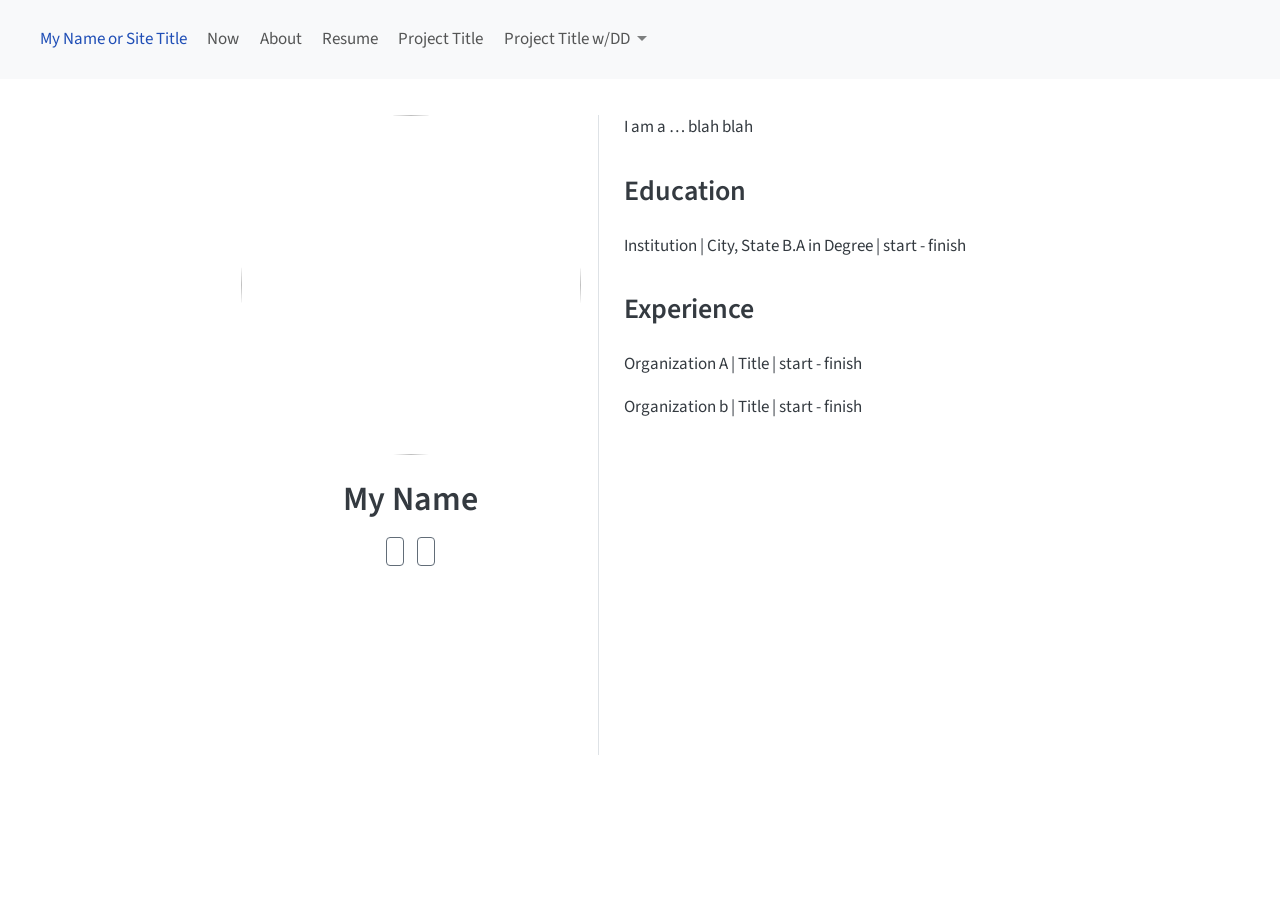
==== docs/index.html @ c4aeb4fb "Add Scorecard pull and cleaning scripts" ====
<!DOCTYPE html>
<html xmlns="http://www.w3.org/1999/xhtml" lang="en" xml:lang="en"><head>

<meta charset="utf-8">
<meta name="generator" content="quarto-1.9.38">

<meta name="viewport" content="width=device-width, initial-scale=1.0, user-scalable=yes">


<title>My Name</title>
<style>
/* Default styles provided by pandoc.
** See https://pandoc.org/MANUAL.html#variables-for-html for config info.
*/
code{white-space: pre-wrap;}
span.smallcaps{font-variant: small-caps;}
div.columns{display: flex; gap: min(4vw, 1.5em);}
div.column{flex: auto; overflow-x: auto;}
div.hanging-indent{margin-left: 1.5em; text-indent: -1.5em;}
ul.task-list{list-style: none;}
ul.task-list li input[type="checkbox"] {
  width: 0.8em;
  margin: 0 0.8em 0.2em -1em; /* quarto-specific, see https://github.com/quarto-dev/quarto-cli/issues/4556 */ 
  vertical-align: middle;
}
</style>


<script src="site_libs/quarto-nav/quarto-nav.js"></script>
<script src="site_libs/quarto-nav/headroom.min.js"></script>
<script src="site_libs/clipboard/clipboard.min.js"></script>
<script src="site_libs/quarto-search/autocomplete.umd.js"></script>
<script src="site_libs/quarto-search/fuse.min.js"></script>
<script src="site_libs/quarto-search/quarto-search.js"></script>
<meta name="quarto:offset" content="./">
<script src="site_libs/quarto-html/quarto.js" type="module"></script>
<script src="site_libs/quarto-html/tabsets/tabsets.js" type="module"></script>
<script src="site_libs/quarto-html/popper.min.js"></script>
<script src="site_libs/quarto-html/tippy.umd.min.js"></script>
<link href="site_libs/quarto-html/tippy.css" rel="stylesheet">
<link href="site_libs/quarto-html/quarto-syntax-highlighting-15634bcf2e68342d4ad2dfa704d543f6.css" rel="stylesheet" id="quarto-text-highlighting-styles">
<script src="site_libs/bootstrap/bootstrap.min.js"></script>
<link href="site_libs/bootstrap/bootstrap-icons.css" rel="stylesheet">
<link href="site_libs/bootstrap/bootstrap-1eef4d9d98f063e6f10a0853f97cbca5.min.css" rel="stylesheet" append-hash="true" id="quarto-bootstrap" data-mode="light">
<script id="quarto-search-options" type="application/json">{
  "location": "navbar",
  "copy-button": false,
  "collapse-after": 3,
  "panel-placement": "end",
  "type": "overlay",
  "limit": 50,
  "keyboard-shortcut": [
    "f",
    "/",
    "s"
  ],
  "show-item-context": false,
  "language": {
    "search-no-results-text": "No results",
    "search-matching-documents-text": "matching documents",
    "search-copy-link-title": "Copy link to search",
    "search-hide-matches-text": "Hide additional matches",
    "search-more-match-text": "more match in this document",
    "search-more-matches-text": "more matches in this document",
    "search-clear-button-title": "Clear",
    "search-text-placeholder": "",
    "search-detached-cancel-button-title": "Cancel",
    "search-submit-button-title": "Submit",
    "search-label": "Search"
  }
}</script>


</head>

<body class="nav-fixed fullcontent quarto-light">

<div id="quarto-search-results"></div>
  <header id="quarto-header" class="headroom fixed-top">
    <nav class="navbar navbar-expand-lg " data-bs-theme="dark">
      <div class="navbar-container container-fluid">
            <div id="quarto-search" class="" title="Search"></div>
          <button class="navbar-toggler" type="button" data-bs-toggle="collapse" data-bs-target="#navbarCollapse" aria-controls="navbarCollapse" role="menu" aria-expanded="false" aria-label="Toggle navigation" onclick="if (window.quartoToggleHeadroom) { window.quartoToggleHeadroom(); }">
  <span class="navbar-toggler-icon"></span>
</button>
          <div class="collapse navbar-collapse" id="navbarCollapse">
            <ul class="navbar-nav navbar-nav-scroll me-auto">
  <li class="nav-item">
    <a class="nav-link active" href="./index.html" aria-current="page"> 
<span class="menu-text">My Name or Site Title</span></a>
  </li>  
  <li class="nav-item">
    <a class="nav-link" href="./now.html"> 
<span class="menu-text">Now</span></a>
  </li>  
  <li class="nav-item">
    <a class="nav-link" href="./about.html"> 
<span class="menu-text">About</span></a>
  </li>  
  <li class="nav-item">
    <a class="nav-link" href="./files/resume.pdf"> 
<span class="menu-text">Resume</span></a>
  </li>  
  <li class="nav-item">
    <a class="nav-link" href="./pages/project/index.html"> 
<span class="menu-text">Project Title</span></a>
  </li>  
  <li class="nav-item dropdown ">
    <a class="nav-link dropdown-toggle" href="#" id="nav-menu-project-title-wdd" role="link" data-bs-toggle="dropdown" aria-expanded="false">
 <span class="menu-text">Project Title w/DD</span>
    </a>
    <ul class="dropdown-menu" aria-labelledby="nav-menu-project-title-wdd">    
        <li>
    <a class="dropdown-item" href="./pages/project/page01.html">
 <span class="dropdown-text">This is the pages/project/page01.qmd title</span></a>
  </li>  
    </ul>
  </li>
</ul>
            <ul class="navbar-nav navbar-nav-scroll ms-auto">
  <li class="nav-item compact">
    <a class="nav-link" href="https://mygithub.com/"> <i class="bi bi-github" role="img">
</i> 
<span class="menu-text"></span></a>
  </li>  
  <li class="nav-item compact">
    <a class="nav-link" href="https://www.linkedin.com/school/claremont-mckenna-college/posts/?feedView=all"> <i class="bi bi-linkedin" role="img">
</i> 
<span class="menu-text"></span></a>
  </li>  
  <li class="nav-item compact">
    <a class="nav-link" href="https://x.com/CMCnews"> <i class="bi bi-twitter-x" role="img">
</i> 
<span class="menu-text"></span></a>
  </li>  
  <li class="nav-item compact">
    <a class="nav-link" href="https://bsky.app/profile/cmc.edu"> <i class="bi bi-bluesky" role="img">
</i> 
<span class="menu-text"></span></a>
  </li>  
</ul>
          </div> <!-- /navcollapse -->
            <div class="quarto-navbar-tools">
</div>
      </div> <!-- /container-fluid -->
    </nav>
</header>
<!-- content -->
<div id="quarto-content" class="quarto-container page-columns page-rows-contents page-layout-article page-navbar">
<!-- sidebar -->
<!-- margin-sidebar -->
    
<!-- main -->
<div class="quarto-about-trestles">
  <div class="about-entity">
    <img src="files/profile-pic.jpg" class="about-image
  round " style="height: 20em; width: 20em;">
<header id="title-block-header" class="quarto-title-block default">
<div class="quarto-title">
<h1 class="title">My Name</h1>
</div>
<div class="quarto-title-meta">
  </div>
</header>
    <div class="about-links">
  <a href="https://www.linkedin.com/school/claremont-mckenna-college/posts/?feedView=all" class="about-link" rel="" target="">
    <i class="bi bi-linkedin"></i>
     <span class="about-link-text"></span>
  </a>
  <a href="https://x.com/CMCnews" class="about-link" rel="" target="">
    <i class="bi bi-twitter-x"></i>
     <span class="about-link-text"></span>
  </a>
</div>
  </div>
  <div class="about-contents"><main class="content" id="quarto-document-content">
<p>I am a … blah blah</p>
<section id="education" class="level2">
<h2 data-anchor-id="education">Education</h2>
<p>Institution | City, State B.A in Degree | start - finish</p>
</section>
<section id="experience" class="level2">
<h2 data-anchor-id="experience">Experience</h2>
<p>Organization A | Title | start - finish</p>
<p>Organization b | Title | start - finish</p>


</section>
</main></div>
</div>
 <!-- /main -->
<script id="quarto-html-after-body" type="application/javascript">
  window.document.addEventListener("DOMContentLoaded", function (event) {
    const isCodeAnnotation = (el) => {
      for (const clz of el.classList) {
        if (clz.startsWith('code-annotation-')) {                     
          return true;
        }
      }
      return false;
    }
    const onCopySuccess = function(e) {
      // button target
      const button = e.trigger;
      // don't keep focus
      button.blur();
      // flash "checked"
      button.classList.add('code-copy-button-checked');
      var currentTitle = button.getAttribute("title");
      button.setAttribute("title", "Copied!");
      let tooltip;
      if (window.bootstrap) {
        button.setAttribute("data-bs-toggle", "tooltip");
        button.setAttribute("data-bs-placement", "left");
        button.setAttribute("data-bs-title", "Copied!");
        tooltip = new bootstrap.Tooltip(button, 
          { trigger: "manual", 
            customClass: "code-copy-button-tooltip",
            offset: [0, -8]});
        tooltip.show();    
      }
      setTimeout(function() {
        if (tooltip) {
          tooltip.hide();
          button.removeAttribute("data-bs-title");
          button.removeAttribute("data-bs-toggle");
          button.removeAttribute("data-bs-placement");
        }
        button.setAttribute("title", currentTitle);
        button.classList.remove('code-copy-button-checked');
      }, 1000);
      // clear code selection
      e.clearSelection();
    }
    const getTextToCopy = function(trigger) {
      const outerScaffold = trigger.parentElement.cloneNode(true);
      const codeEl = outerScaffold.querySelector('code');
      for (const childEl of codeEl.children) {
        if (isCodeAnnotation(childEl)) {
          childEl.remove();
        }
      }
      return codeEl.innerText;
    }
    const clipboard = new window.ClipboardJS('.code-copy-button:not([data-in-quarto-modal])', {
      text: getTextToCopy
    });
    clipboard.on('success', onCopySuccess);
    if (window.document.getElementById('quarto-embedded-source-code-modal')) {
      const clipboardModal = new window.ClipboardJS('.code-copy-button[data-in-quarto-modal]', {
        text: getTextToCopy,
        container: window.document.getElementById('quarto-embedded-source-code-modal')
      });
      clipboardModal.on('success', onCopySuccess);
    }
      var localhostRegex = new RegExp(/^(?:http|https):\/\/localhost\:?[0-9]*\//);
      var mailtoRegex = new RegExp(/^mailto:/);
        var filterRegex = new RegExp('/' + window.location.host + '/');
      var isInternal = (href) => {
          return filterRegex.test(href) || localhostRegex.test(href) || mailtoRegex.test(href);
      }
      // Inspect non-navigation links and adorn them if external
     var links = window.document.querySelectorAll('a[href]:not(.nav-link):not(.navbar-brand):not(.toc-action):not(.sidebar-link):not(.sidebar-item-toggle):not(.pagination-link):not(.no-external):not([aria-hidden]):not(.dropdown-item):not(.quarto-navigation-tool):not(.about-link)');
      for (var i=0; i<links.length; i++) {
        const link = links[i];
        if (!isInternal(link.href)) {
          // undo the damage that might have been done by quarto-nav.js in the case of
          // links that we want to consider external
          if (link.dataset.originalHref !== undefined) {
            link.href = link.dataset.originalHref;
          }
        }
      }
    function tippyHover(el, contentFn, onTriggerFn, onUntriggerFn) {
      const config = {
        allowHTML: true,
        maxWidth: 500,
        delay: 100,
        arrow: false,
        appendTo: function(el) {
            return el.parentElement;
        },
        interactive: true,
        interactiveBorder: 10,
        theme: 'quarto',
        placement: 'bottom-start',
      };
      if (contentFn) {
        config.content = contentFn;
      }
      if (onTriggerFn) {
        config.onTrigger = onTriggerFn;
      }
      if (onUntriggerFn) {
        config.onUntrigger = onUntriggerFn;
      }
      window.tippy(el, config); 
    }
    const noterefs = window.document.querySelectorAll('a[role="doc-noteref"]');
    for (var i=0; i<noterefs.length; i++) {
      const ref = noterefs[i];
      tippyHover(ref, function() {
        // use id or data attribute instead here
        let href = ref.getAttribute('data-footnote-href') || ref.getAttribute('href');
        try { href = new URL(href).hash; } catch {}
        const id = href.replace(/^#\/?/, "");
        const note = window.document.getElementById(id);
        if (note) {
          return note.innerHTML;
        } else {
          return "";
        }
      });
    }
    const xrefs = window.document.querySelectorAll('a.quarto-xref');
    const processXRef = (id, note) => {
      // Strip column container classes
      const stripColumnClz = (el) => {
        el.classList.remove("page-full", "page-columns");
        if (el.children) {
          for (const child of el.children) {
            stripColumnClz(child);
          }
        }
      }
      stripColumnClz(note)
      if (id === null || id.startsWith('sec-')) {
        // Special case sections, only their first couple elements
        const container = document.createElement("div");
        if (note.children && note.children.length > 2) {
          container.appendChild(note.children[0].cloneNode(true));
          for (let i = 1; i < note.children.length; i++) {
            const child = note.children[i];
            if (child.tagName === "P" && child.innerText === "") {
              continue;
            } else {
              container.appendChild(child.cloneNode(true));
              break;
            }
          }
          if (window.Quarto?.typesetMath) {
            window.Quarto.typesetMath(container);
          }
          return container.innerHTML
        } else {
          if (window.Quarto?.typesetMath) {
            window.Quarto.typesetMath(note);
          }
          return note.innerHTML;
        }
      } else {
        // Remove any anchor links if they are present
        const anchorLink = note.querySelector('a.anchorjs-link');
        if (anchorLink) {
          anchorLink.remove();
        }
        if (window.Quarto?.typesetMath) {
          window.Quarto.typesetMath(note);
        }
        if (note.classList.contains("callout")) {
          return note.outerHTML;
        } else {
          return note.innerHTML;
        }
      }
    }
    for (var i=0; i<xrefs.length; i++) {
      const xref = xrefs[i];
      tippyHover(xref, undefined, function(instance) {
        instance.disable();
        let url = xref.getAttribute('href');
        let hash = undefined; 
        if (url.startsWith('#')) {
          hash = url;
        } else {
          try { hash = new URL(url).hash; } catch {}
        }
        if (hash) {
          const id = hash.replace(/^#\/?/, "");
          const note = window.document.getElementById(id);
          if (note !== null) {
            try {
              const html = processXRef(id, note.cloneNode(true));
              instance.setContent(html);
            } finally {
              instance.enable();
              instance.show();
            }
          } else {
            // See if we can fetch this
            fetch(url.split('#')[0])
            .then(res => res.text())
            .then(html => {
              const parser = new DOMParser();
              const htmlDoc = parser.parseFromString(html, "text/html");
              const note = htmlDoc.getElementById(id);
              if (note !== null) {
                const html = processXRef(id, note);
                instance.setContent(html);
              } 
            }).finally(() => {
              instance.enable();
              instance.show();
            });
          }
        } else {
          // See if we can fetch a full url (with no hash to target)
          // This is a special case and we should probably do some content thinning / targeting
          fetch(url)
          .then(res => res.text())
          .then(html => {
            const parser = new DOMParser();
            const htmlDoc = parser.parseFromString(html, "text/html");
            const note = htmlDoc.querySelector('main.content');
            if (note !== null) {
              // This should only happen for chapter cross references
              // (since there is no id in the URL)
              // remove the first header
              if (note.children.length > 0 && note.children[0].tagName === "HEADER") {
                note.children[0].remove();
              }
              const html = processXRef(null, note);
              instance.setContent(html);
            } 
          }).finally(() => {
            instance.enable();
            instance.show();
          });
        }
      }, function(instance) {
      });
    }
        let selectedAnnoteEl;
        const selectorForAnnotation = ( cell, annotation) => {
          let cellAttr = 'data-code-cell="' + cell + '"';
          let lineAttr = 'data-code-annotation="' +  annotation + '"';
          const selector = 'span[' + cellAttr + '][' + lineAttr + ']';
          return selector;
        }
        const selectCodeLines = (annoteEl) => {
          const doc = window.document;
          const targetCell = annoteEl.getAttribute("data-target-cell");
          const targetAnnotation = annoteEl.getAttribute("data-target-annotation");
          const annoteSpan = window.document.querySelector(selectorForAnnotation(targetCell, targetAnnotation));
          const lines = annoteSpan.getAttribute("data-code-lines").split(",");
          const lineIds = lines.map((line) => {
            return targetCell + "-" + line;
          })
          let top = null;
          let height = null;
          let parent = null;
          if (lineIds.length > 0) {
              //compute the position of the single el (top and bottom and make a div)
              const el = window.document.getElementById(lineIds[0]);
              top = el.offsetTop;
              height = el.offsetHeight;
              parent = el.parentElement.parentElement;
            if (lineIds.length > 1) {
              const lastEl = window.document.getElementById(lineIds[lineIds.length - 1]);
              const bottom = lastEl.offsetTop + lastEl.offsetHeight;
              height = bottom - top;
            }
            if (top !== null && height !== null && parent !== null) {
              // cook up a div (if necessary) and position it 
              let div = window.document.getElementById("code-annotation-line-highlight");
              if (div === null) {
                div = window.document.createElement("div");
                div.setAttribute("id", "code-annotation-line-highlight");
                div.style.position = 'absolute';
                parent.appendChild(div);
              }
              div.style.top = top - 2 + "px";
              div.style.height = height + 4 + "px";
              div.style.left = 0;
              let gutterDiv = window.document.getElementById("code-annotation-line-highlight-gutter");
              if (gutterDiv === null) {
                gutterDiv = window.document.createElement("div");
                gutterDiv.setAttribute("id", "code-annotation-line-highlight-gutter");
                gutterDiv.style.position = 'absolute';
                const codeCell = window.document.getElementById(targetCell);
                const gutter = codeCell.querySelector('.code-annotation-gutter');
                gutter.appendChild(gutterDiv);
              }
              gutterDiv.style.top = top - 2 + "px";
              gutterDiv.style.height = height + 4 + "px";
            }
            selectedAnnoteEl = annoteEl;
          }
        };
        const unselectCodeLines = () => {
          const elementsIds = ["code-annotation-line-highlight", "code-annotation-line-highlight-gutter"];
          elementsIds.forEach((elId) => {
            const div = window.document.getElementById(elId);
            if (div) {
              div.remove();
            }
          });
          selectedAnnoteEl = undefined;
        };
          // Handle positioning of the toggle
      window.addEventListener(
        "resize",
        throttle(() => {
          elRect = undefined;
          if (selectedAnnoteEl) {
            selectCodeLines(selectedAnnoteEl);
          }
        }, 10)
      );
      function throttle(fn, ms) {
      let throttle = false;
      let timer;
        return (...args) => {
          if(!throttle) { // first call gets through
              fn.apply(this, args);
              throttle = true;
          } else { // all the others get throttled
              if(timer) clearTimeout(timer); // cancel #2
              timer = setTimeout(() => {
                fn.apply(this, args);
                timer = throttle = false;
              }, ms);
          }
        };
      }
        // Attach click handler to the DT
        const annoteDls = window.document.querySelectorAll('dt[data-target-cell]');
        for (const annoteDlNode of annoteDls) {
          annoteDlNode.addEventListener('click', (event) => {
            const clickedEl = event.target;
            if (clickedEl !== selectedAnnoteEl) {
              unselectCodeLines();
              const activeEl = window.document.querySelector('dt[data-target-cell].code-annotation-active');
              if (activeEl) {
                activeEl.classList.remove('code-annotation-active');
              }
              selectCodeLines(clickedEl);
              clickedEl.classList.add('code-annotation-active');
            } else {
              // Unselect the line
              unselectCodeLines();
              clickedEl.classList.remove('code-annotation-active');
            }
          });
        }
    const findCites = (el) => {
      const parentEl = el.parentElement;
      if (parentEl) {
        const cites = parentEl.dataset.cites;
        if (cites) {
          return {
            el,
            cites: cites.split(' ')
          };
        } else {
          return findCites(el.parentElement)
        }
      } else {
        return undefined;
      }
    };
    var bibliorefs = window.document.querySelectorAll('a[role="doc-biblioref"]');
    for (var i=0; i<bibliorefs.length; i++) {
      const ref = bibliorefs[i];
      const citeInfo = findCites(ref);
      if (citeInfo) {
        tippyHover(citeInfo.el, function() {
          var popup = window.document.createElement('div');
          citeInfo.cites.forEach(function(cite) {
            var citeDiv = window.document.createElement('div');
            citeDiv.classList.add('hanging-indent');
            citeDiv.classList.add('csl-entry');
            var biblioDiv = window.document.getElementById('ref-' + cite);
            if (biblioDiv) {
              citeDiv.innerHTML = biblioDiv.innerHTML;
            }
            popup.appendChild(citeDiv);
          });
          return popup.innerHTML;
        });
      }
    }
  });
  </script>
</div> <!-- /content -->




</body></html>
---- docs/site_libs/quarto-html/quarto-syntax-highlighting-15634bcf2e68342d4ad2dfa704d543f6.css ----
/* quarto syntax highlight colors */
:root {
  --quarto-hl-ot-color: #003B4F;
  --quarto-hl-at-color: #657422;
  --quarto-hl-ss-color: #20794D;
  --quarto-hl-an-color: #5E5E5E;
  --quarto-hl-fu-color: #4758AB;
  --quarto-hl-st-color: #20794D;
  --quarto-hl-cf-color: #003B4F;
  --quarto-hl-op-color: #5E5E5E;
  --quarto-hl-er-color: #AD0000;
  --quarto-hl-bn-color: #AD0000;
  --quarto-hl-al-color: #AD0000;
  --quarto-hl-va-color: #111111;
  --quarto-hl-bu-color: inherit;
  --quarto-hl-ex-color: inherit;
  --quarto-hl-pp-color: #AD0000;
  --quarto-hl-in-color: #5E5E5E;
  --quarto-hl-vs-color: #20794D;
  --quarto-hl-wa-color: #5E5E5E;
  --quarto-hl-do-color: #5E5E5E;
  --quarto-hl-im-color: #00769E;
  --quarto-hl-ch-color: #20794D;
  --quarto-hl-dt-color: #AD0000;
  --quarto-hl-fl-color: #AD0000;
  --quarto-hl-co-color: #5E5E5E;
  --quarto-hl-cv-color: #5E5E5E;
  --quarto-hl-cn-color: #8f5902;
  --quarto-hl-sc-color: #5E5E5E;
  --quarto-hl-dv-color: #AD0000;
  --quarto-hl-kw-color: #003B4F;
}

/* other quarto variables */
:root {
  --quarto-font-monospace: SFMono-Regular, Menlo, Monaco, Consolas, "Liberation Mono", "Courier New", monospace;
}

/* syntax highlight based on Pandoc's rules */
pre > code.sourceCode > span {
  color: #003B4F;
}

code.sourceCode > span {
  color: #003B4F;
}

div.sourceCode,
div.sourceCode pre.sourceCode {
  color: #003B4F;
}

/* Normal */
code span {
  color: #003B4F;
}

/* Alert */
code span.al {
  color: #AD0000;
  font-style: inherit;
}

/* Annotation */
code span.an {
  color: #5E5E5E;
  font-style: inherit;
}

/* Attribute */
code span.at {
  color: #657422;
  font-style: inherit;
}

/* BaseN */
code span.bn {
  color: #AD0000;
  font-style: inherit;
}

/* BuiltIn */
code span.bu {
  font-style: inherit;
}

/* ControlFlow */
code span.cf {
  color: #003B4F;
  font-weight: bold;
  font-style: inherit;
}

/* Char */
code span.ch {
  color: #20794D;
  font-style: inherit;
}

/* Constant */
code span.cn {
  color: #8f5902;
  font-style: inherit;
}

/* Comment */
code span.co {
  color: #5E5E5E;
  font-style: inherit;
}

/* CommentVar */
code span.cv {
  color: #5E5E5E;
  font-style: italic;
}

/* Documentation */
code span.do {
  color: #5E5E5E;
  font-style: italic;
}

/* DataType */
code span.dt {
  color: #AD0000;
  font-style: inherit;
}

/* DecVal */
code span.dv {
  color: #AD0000;
  font-style: inherit;
}

/* Error */
code span.er {
  color: #AD0000;
  font-style: inherit;
}

/* Extension */
code span.ex {
  font-style: inherit;
}

/* Float */
code span.fl {
  color: #AD0000;
  font-style: inherit;
}

/* Function */
code span.fu {
  color: #4758AB;
  font-style: inherit;
}

/* Import */
code span.im {
  color: #00769E;
  font-style: inherit;
}

/* Information */
code span.in {
  color: #5E5E5E;
  font-style: inherit;
}

/* Keyword */
code span.kw {
  color: #003B4F;
  font-weight: bold;
  font-style: inherit;
}

/* Operator */
code span.op {
  color: #5E5E5E;
  font-style: inherit;
}

/* Other */
code span.ot {
  color: #003B4F;
  font-style: inherit;
}

/* Preprocessor */
code span.pp {
  color: #AD0000;
  font-style: inherit;
}

/* SpecialChar */
code span.sc {
  color: #5E5E5E;
  font-style: inherit;
}

/* SpecialString */
code span.ss {
  color: #20794D;
  font-style: inherit;
}

/* String */
code span.st {
  color: #20794D;
  font-style: inherit;
}

/* Variable */
code span.va {
  color: #111111;
  font-style: inherit;
}

/* VerbatimString */
code span.vs {
  color: #20794D;
  font-style: inherit;
}

/* Warning */
code span.wa {
  color: #5E5E5E;
  font-style: italic;
}

.prevent-inlining {
  content: "</";
}

/*# sourceMappingURL=f23921c56f73e400b49028c9186a1aa0.css.map */
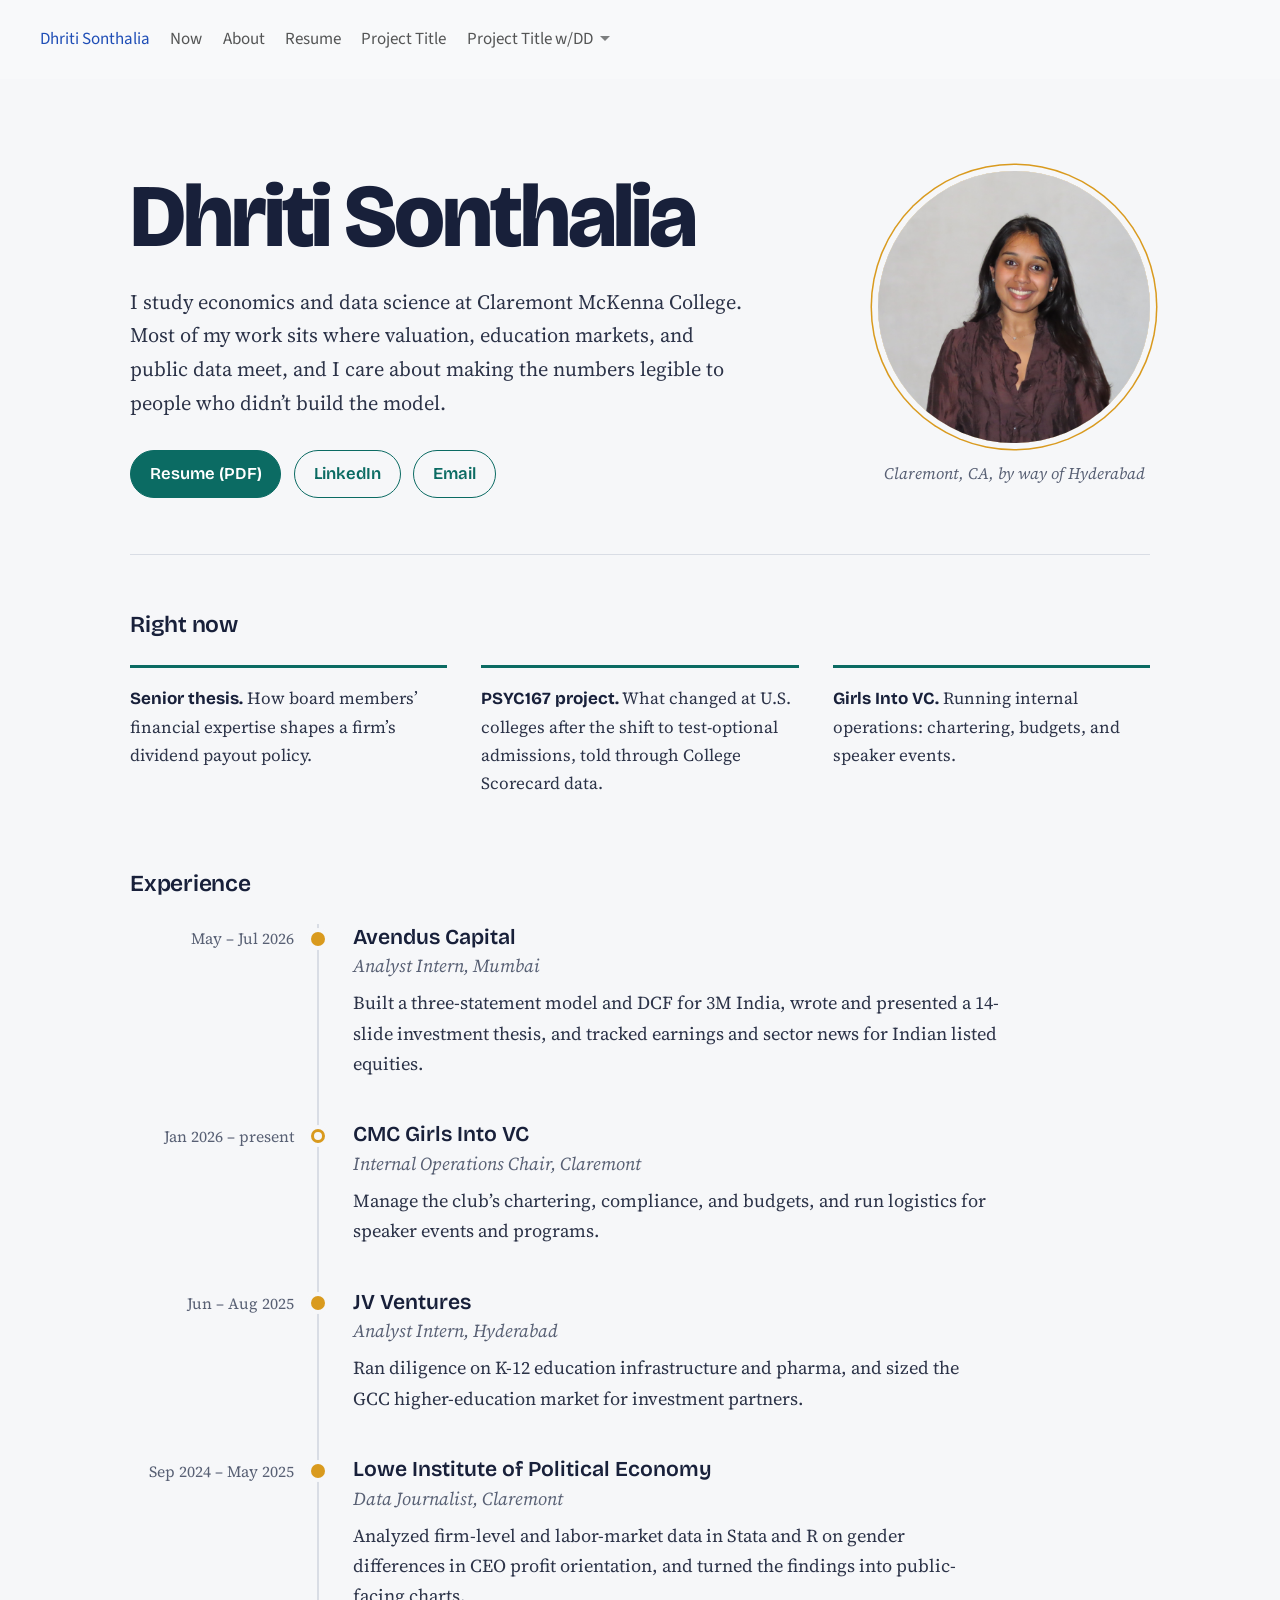
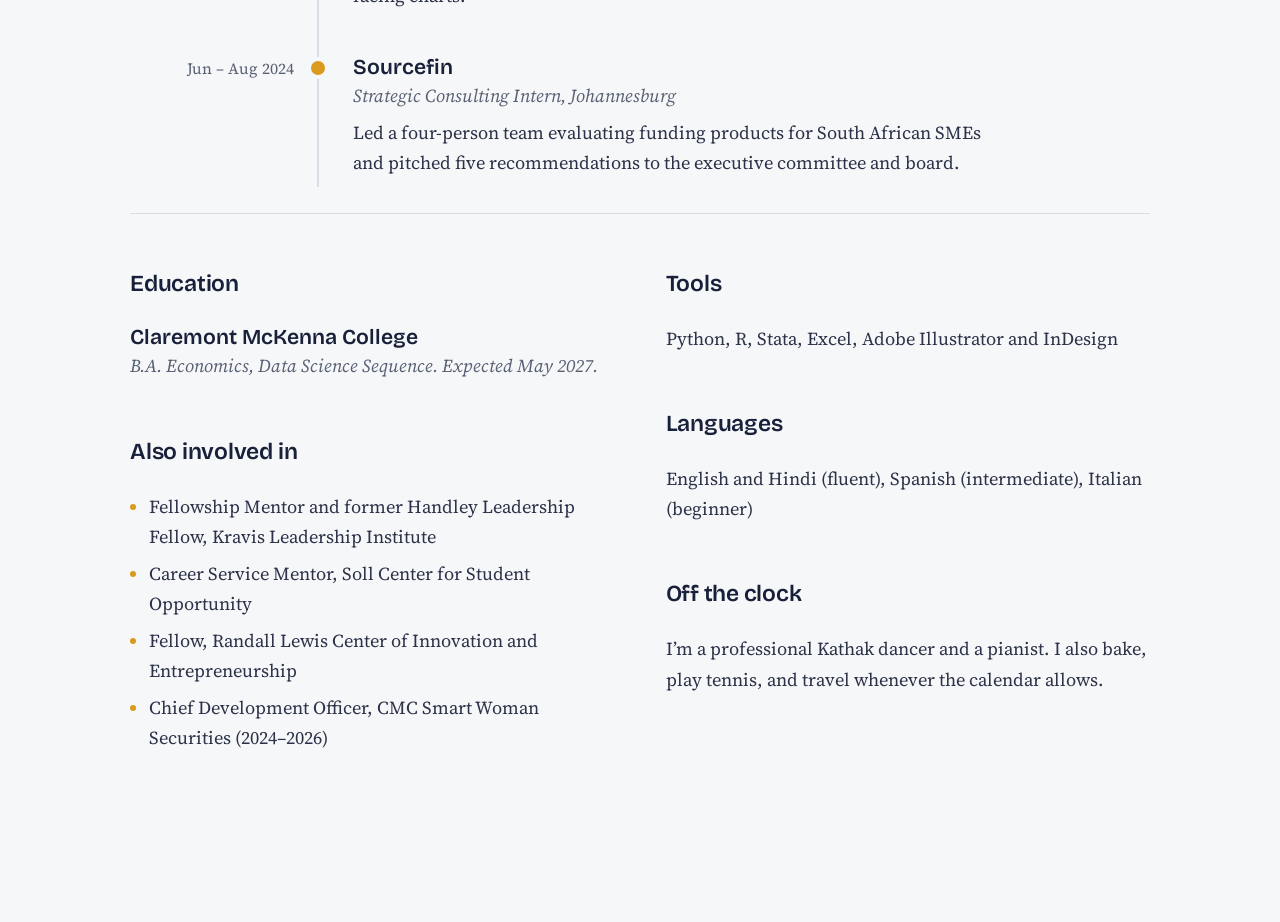
==== commit fe198aa0: "Custom bio page, update _quarto.yml" ====
--- a/docs/index.html
+++ b/docs/index.html
@@ -7,7 +7,7 @@
 <meta name="viewport" content="width=device-width, initial-scale=1.0, user-scalable=yes">
 
 
-<title>My Name</title>
+<title>Dhriti Sonthalia</title>
 <style>
 /* Default styles provided by pandoc.
 ** See https://pandoc.org/MANUAL.html#variables-for-html for config info.
@@ -37,6 +37,7 @@
 <script src="site_libs/quarto-html/tabsets/tabsets.js" type="module"></script>
 <script src="site_libs/quarto-html/popper.min.js"></script>
 <script src="site_libs/quarto-html/tippy.umd.min.js"></script>
+<script src="site_libs/quarto-html/anchor.min.js"></script>
 <link href="site_libs/quarto-html/tippy.css" rel="stylesheet">
 <link href="site_libs/quarto-html/quarto-syntax-highlighting-15634bcf2e68342d4ad2dfa704d543f6.css" rel="stylesheet" id="quarto-text-highlighting-styles">
 <script src="site_libs/bootstrap/bootstrap.min.js"></script>
@@ -71,9 +72,10 @@
 }</script>
 
 
+<link rel="stylesheet" href="styles/bio.css">
 </head>
 
-<body class="nav-fixed fullcontent quarto-light">
+<body class="nav-fixed quarto-light">
 
 <div id="quarto-search-results"></div>
   <header id="quarto-header" class="headroom fixed-top">
@@ -87,7 +89,7 @@
             <ul class="navbar-nav navbar-nav-scroll me-auto">
   <li class="nav-item">
     <a class="nav-link active" href="./index.html" aria-current="page"> 
-<span class="menu-text">My Name or Site Title</span></a>
+<span class="menu-text">Dhriti Sonthalia</span></a>
   </li>  
   <li class="nav-item">
     <a class="nav-link" href="./now.html"> 
@@ -119,22 +121,17 @@
 </ul>
             <ul class="navbar-nav navbar-nav-scroll ms-auto">
   <li class="nav-item compact">
-    <a class="nav-link" href="https://mygithub.com/"> <i class="bi bi-github" role="img">
+    <a class="nav-link" href="https://github.com/dsonthalia73"> <i class="bi bi-github" role="img">
 </i> 
 <span class="menu-text"></span></a>
   </li>  
   <li class="nav-item compact">
-    <a class="nav-link" href="https://www.linkedin.com/school/claremont-mckenna-college/posts/?feedView=all"> <i class="bi bi-linkedin" role="img">
+    <a class="nav-link" href="https://www.linkedin.com/in/dhritisonthalia/"> <i class="bi bi-linkedin" role="img">
 </i> 
 <span class="menu-text"></span></a>
   </li>  
   <li class="nav-item compact">
-    <a class="nav-link" href="https://x.com/CMCnews"> <i class="bi bi-twitter-x" role="img">
-</i> 
-<span class="menu-text"></span></a>
-  </li>  
-  <li class="nav-item compact">
-    <a class="nav-link" href="https://bsky.app/profile/cmc.edu"> <i class="bi bi-bluesky" role="img">
+    <a class="nav-link" href="mailto:dsonthalia73@cmc.edu"> <i class="bi bi-envelope" role="img">
 </i> 
 <span class="menu-text"></span></a>
   </li>  
@@ -146,51 +143,117 @@
     </nav>
 </header>
 <!-- content -->
-<div id="quarto-content" class="quarto-container page-columns page-rows-contents page-layout-article page-navbar">
+<div id="quarto-content" class="quarto-container page-columns page-rows-contents page-layout-full page-navbar">
 <!-- sidebar -->
 <!-- margin-sidebar -->
     
 <!-- main -->
-<div class="quarto-about-trestles">
-  <div class="about-entity">
-    <img src="files/profile-pic.jpg" class="about-image
-  round " style="height: 20em; width: 20em;">
-<header id="title-block-header" class="quarto-title-block default">
-<div class="quarto-title">
-<h1 class="title">My Name</h1>
-</div>
-<div class="quarto-title-meta">
-  </div>
-</header>
-    <div class="about-links">
-  <a href="https://www.linkedin.com/school/claremont-mckenna-college/posts/?feedView=all" class="about-link" rel="" target="">
-    <i class="bi bi-linkedin"></i>
-     <span class="about-link-text"></span>
-  </a>
-  <a href="https://x.com/CMCnews" class="about-link" rel="" target="">
-    <i class="bi bi-twitter-x"></i>
-     <span class="about-link-text"></span>
-  </a>
-</div>
-  </div>
-  <div class="about-contents"><main class="content" id="quarto-document-content">
-<p>I am a … blah blah</p>
-<section id="education" class="level2">
-<h2 data-anchor-id="education">Education</h2>
-<p>Institution | City, State B.A in Degree | start - finish</p>
-</section>
-<section id="experience" class="level2">
-<h2 data-anchor-id="experience">Experience</h2>
-<p>Organization A | Title | start - finish</p>
-<p>Organization b | Title | start - finish</p>
-
-
-</section>
-</main></div>
-</div>
- <!-- /main -->
+<main class="content column-page" id="quarto-document-content"><header id="title-block-header" class="quarto-title-block"></header>
+
+
+
+
+<div class="bio">
+<div class="hero">
+<div class="hero-text">
+<p><span class="name">Dhriti Sonthalia</span></p>
+<p>I study economics and data science at Claremont McKenna College. Most of my work sits where valuation, education markets, and public data meet, and I care about making the numbers legible to people who didn’t build the model.</p>
+<div class="hero-links">
+<p><a href="files/resume.pdf" class="btn-primary-link">Resume (PDF)</a> <a href="https://www.linkedin.com/in/dhritisonthalia" class="btn-plain-link">LinkedIn</a> <a href="mailto:dsonthalia73@cmc.edu" class="btn-plain-link">Email</a></p>
+</div>
+</div>
+<div class="hero-photo">
+<img src="files/profile-pic.jpg" alt="Portrait of Dhriti Sonthalia" class="portrait">
+<p><span class="place">Claremont, CA, by way of Hyderabad</span></p>
+</div>
+</div>
+<div class="now">
+<p><span class="section-label">Right now</span></p>
+<div class="now-grid">
+<div class="now-item">
+<p><strong>Senior thesis.</strong> How board members’ financial expertise shapes a firm’s dividend payout policy.</p>
+</div>
+<div class="now-item">
+<p><strong>PSYC167 project.</strong> What changed at U.S. colleges after the shift to test-optional admissions, told through College Scorecard data.</p>
+</div>
+<div class="now-item">
+<p><strong>Girls Into VC.</strong> Running internal operations: chartering, budgets, and speaker events.</p>
+</div>
+</div>
+</div>
+<p><span class="section-label">Experience</span></p>
+<div class="timeline">
+<div class="entry">
+<p><span class="when">May – Jul 2026</span></p>
+<div class="what">
+<p><span class="org">Avendus Capital</span> <span class="role">Analyst Intern, Mumbai</span></p>
+<p>Built a three-statement model and DCF for 3M India, wrote and presented a 14-slide investment thesis, and tracked earnings and sector news for Indian listed equities.</p>
+</div>
+</div>
+<div class="entry ongoing">
+<p><span class="when">Jan 2026 – present</span></p>
+<div class="what">
+<p><span class="org">CMC Girls Into VC</span> <span class="role">Internal Operations Chair, Claremont</span></p>
+<p>Manage the club’s chartering, compliance, and budgets, and run logistics for speaker events and programs.</p>
+</div>
+</div>
+<div class="entry">
+<p><span class="when">Jun – Aug 2025</span></p>
+<div class="what">
+<p><span class="org">JV Ventures</span> <span class="role">Analyst Intern, Hyderabad</span></p>
+<p>Ran diligence on K-12 education infrastructure and pharma, and sized the GCC higher-education market for investment partners.</p>
+</div>
+</div>
+<div class="entry">
+<p><span class="when">Sep 2024 – May 2025</span></p>
+<div class="what">
+<p><span class="org">Lowe Institute of Political Economy</span> <span class="role">Data Journalist, Claremont</span></p>
+<p>Analyzed firm-level and labor-market data in Stata and R on gender differences in CEO profit orientation, and turned the findings into public-facing charts.</p>
+</div>
+</div>
+<div class="entry">
+<p><span class="when">Jun – Aug 2024</span></p>
+<div class="what">
+<p><span class="org">Sourcefin</span> <span class="role">Strategic Consulting Intern, Johannesburg</span></p>
+<p>Led a four-person team evaluating funding products for South African SMEs and pitched five recommendations to the executive committee and board.</p>
+</div>
+</div>
+</div>
+<div class="lower">
+<div class="lower-col">
+<p><span class="section-label">Education</span></p>
+<p><span class="org">Claremont McKenna College</span> <span class="role">B.A. Economics, Data Science Sequence. Expected May 2027.</span></p>
+<p><span class="section-label">Also involved in</span></p>
+<ul>
+<li>Fellowship Mentor and former Handley Leadership Fellow, Kravis Leadership Institute</li>
+<li>Career Service Mentor, Soll Center for Student Opportunity</li>
+<li>Fellow, Randall Lewis Center of Innovation and Entrepreneurship</li>
+<li>Chief Development Officer, CMC Smart Woman Securities (2024–2026)</li>
+</ul>
+</div>
+<div class="lower-col">
+<p><span class="section-label">Tools</span></p>
+<p>Python, R, Stata, Excel, Adobe Illustrator and InDesign</p>
+<p><span class="section-label">Languages</span></p>
+<p>English and Hindi (fluent), Spanish (intermediate), Italian (beginner)</p>
+<p><span class="section-label">Off the clock</span></p>
+<p>I’m a professional Kathak dancer and a pianist. I also bake, play tennis, and travel whenever the calendar allows.</p>
+</div>
+</div>
+</div>
+
+
+
+</main> <!-- /main -->
 <script id="quarto-html-after-body" type="application/javascript">
   window.document.addEventListener("DOMContentLoaded", function (event) {
+    const icon = "";
+    const anchorJS = new window.AnchorJS();
+    anchorJS.options = {
+      placement: 'right',
+      icon: icon
+    };
+    anchorJS.add('.anchored');
     const isCodeAnnotation = (el) => {
       for (const clz of el.classList) {
         if (clz.startsWith('code-annotation-')) {                     
--- a/docs/styles/bio.css
+++ b/docs/styles/bio.css
@@ -0,0 +1,283 @@
+/* Bio page styles: scoped to .bio so the rest of the site keeps its theme */
+@import url("https://fonts.googleapis.com/css2?family=Bricolage+Grotesque:opsz,wght@12..96,400;12..96,600;12..96,800&family=Source+Serif+4:ital,opsz,wght@0,8..60,400;0,8..60,600;1,8..60,400&display=swap");
+
+:root {
+  --ink: #18203a;        /* deep navy ink: headings, name */
+  --body: #2c3348;       /* body text */
+  --muted: #586074;      /* dates, roles, captions */
+  --paper: #f6f7f9;      /* cool off-white page */
+  --rule: #d9dde5;       /* hairlines, timeline track */
+  --teal: #0b6b63;       /* links, primary action */
+  --marigold: #d99a1e;   /* timeline nodes only (never text) */
+}
+
+body {
+  background: var(--paper);
+}
+
+.bio {
+  max-width: 62rem;
+  margin: 0 auto;
+  padding: 3.5rem 1rem 5rem;
+  font-family: "Source Serif 4", Georgia, serif;
+  font-size: 1.075rem;
+  line-height: 1.65;
+  color: var(--body);
+}
+
+.bio a {
+  color: var(--teal);
+  text-underline-offset: 3px;
+}
+
+.bio a:focus-visible {
+  outline: 2px solid var(--teal);
+  outline-offset: 3px;
+  border-radius: 2px;
+}
+
+/* ---------- Hero ---------- */
+.bio .hero {
+  display: grid;
+  grid-template-columns: minmax(0, 1fr) 16rem;
+  gap: 3rem;
+  align-items: center;
+  padding-bottom: 3rem;
+  border-bottom: 1px solid var(--rule);
+}
+
+.bio .name {
+  display: block;
+  font-family: "Bricolage Grotesque", system-ui, sans-serif;
+  font-weight: 800;
+  font-size: clamp(2.9rem, 7vw, 5.25rem);
+  line-height: 0.95;
+  letter-spacing: -0.035em;
+  color: var(--ink);
+  margin-bottom: 1.5rem;
+}
+
+.bio .hero-text p {
+  max-width: 36rem;
+  font-size: 1.2rem;
+  margin-bottom: 0;
+}
+
+.bio .hero-links p {
+  display: flex;
+  flex-wrap: wrap;
+  gap: 0.75rem;
+  margin-top: 1.75rem;
+}
+
+.bio .hero-links a {
+  font-family: "Bricolage Grotesque", system-ui, sans-serif;
+  font-weight: 600;
+  font-size: 0.98rem;
+  text-decoration: none;
+  padding: 0.55rem 1.1rem;
+  border-radius: 999px;
+  border: 1.5px solid var(--teal);
+  transition: background-color 0.15s ease, color 0.15s ease;
+}
+
+.bio .hero-links a.btn-primary-link {
+  background: var(--teal);
+  color: #fff;
+}
+
+.bio .hero-links a.btn-plain-link:hover {
+  background: var(--teal);
+  color: #fff;
+}
+
+.bio .hero-links a.btn-primary-link:hover {
+  background: var(--ink);
+  border-color: var(--ink);
+}
+
+.bio .hero-photo {
+  text-align: center;
+}
+
+.bio .portrait {
+  width: 100%;
+  aspect-ratio: 1 / 1;
+  object-fit: cover;
+  border-radius: 50%;
+  box-shadow: 0 0 0 6px var(--paper), 0 0 0 7.5px var(--marigold);
+}
+
+.bio .place {
+  display: block;
+  margin-top: 1rem;
+  font-style: italic;
+  font-size: 0.95rem;
+  color: var(--muted);
+}
+
+/* ---------- Section labels ---------- */
+.bio .section-label {
+  display: block;
+  font-family: "Bricolage Grotesque", system-ui, sans-serif;
+  font-weight: 600;
+  font-size: 1.35rem;
+  letter-spacing: -0.01em;
+  color: var(--ink);
+  margin: 3rem 0 1.25rem;
+}
+
+/* ---------- Right now ---------- */
+.bio .now-grid {
+  display: grid;
+  grid-template-columns: repeat(3, minmax(0, 1fr));
+  gap: 2rem;
+}
+
+.bio .now-item {
+  border-top: 3px solid var(--teal);
+  padding-top: 0.9rem;
+  font-size: 1rem;
+}
+
+.bio .now-item strong {
+  font-family: "Bricolage Grotesque", system-ui, sans-serif;
+  color: var(--ink);
+}
+
+/* ---------- Timeline (the one bold element) ---------- */
+.bio .timeline {
+  position: relative;
+  margin-left: 11rem;
+  border-left: 2px solid var(--rule);
+}
+
+.bio .entry {
+  position: relative;
+  padding: 0 0 2.25rem 2rem;
+}
+
+.bio .entry:last-child {
+  padding-bottom: 0.25rem;
+}
+
+/* node on the track */
+.bio .entry::before {
+  content: "";
+  position: absolute;
+  left: -8px;
+  top: 0.45rem;
+  width: 14px;
+  height: 14px;
+  border-radius: 50%;
+  background: var(--marigold);
+  box-shadow: 0 0 0 4px var(--paper);
+}
+
+/* ongoing roles get a hollow node so "present" reads at a glance */
+.bio .entry.ongoing::before {
+  background: var(--paper);
+  border: 3px solid var(--marigold);
+}
+
+.bio .when {
+  position: absolute;
+  left: -11rem;
+  top: 0.15rem;
+  width: 9.5rem;
+  text-align: right;
+  font-size: 0.92rem;
+  color: var(--muted);
+  font-variant-numeric: tabular-nums;
+}
+
+.bio .entry > p:first-child {
+  margin: 0;
+}
+
+.bio .org {
+  display: block;
+  font-family: "Bricolage Grotesque", system-ui, sans-serif;
+  font-weight: 600;
+  font-size: 1.25rem;
+  color: var(--ink);
+  line-height: 1.3;
+}
+
+.bio .role {
+  display: block;
+  color: var(--muted);
+  font-style: italic;
+  margin-bottom: 0.4rem;
+}
+
+.bio .what p {
+  max-width: 38rem;
+  margin-bottom: 0.25rem;
+}
+
+/* ---------- Lower two columns ---------- */
+.bio .lower {
+  display: grid;
+  grid-template-columns: repeat(2, minmax(0, 1fr));
+  gap: 3rem;
+  margin-top: 1.5rem;
+  border-top: 1px solid var(--rule);
+}
+
+.bio .lower ul {
+  padding-left: 1.1rem;
+  margin: 0;
+}
+
+.bio .lower li {
+  margin-bottom: 0.4rem;
+}
+
+.bio .lower li::marker {
+  color: var(--marigold);
+}
+
+.bio .lower p {
+  margin-bottom: 0;
+}
+
+/* ---------- Small screens ---------- */
+@media (max-width: 760px) {
+  .bio {
+    padding-top: 2rem;
+  }
+
+  .bio .hero {
+    grid-template-columns: 1fr;
+    gap: 2rem;
+  }
+
+  .bio .hero-photo {
+    order: -1;
+    max-width: 11rem;
+  }
+
+  .bio .now-grid,
+  .bio .lower {
+    grid-template-columns: 1fr;
+    gap: 1.5rem;
+  }
+
+  .bio .timeline {
+    margin-left: 0.5rem;
+  }
+
+  .bio .when {
+    position: static;
+    display: block;
+    width: auto;
+    text-align: left;
+  }
+}
+
+@media (prefers-reduced-motion: reduce) {
+  .bio .hero-links a {
+    transition: none;
+  }
+}
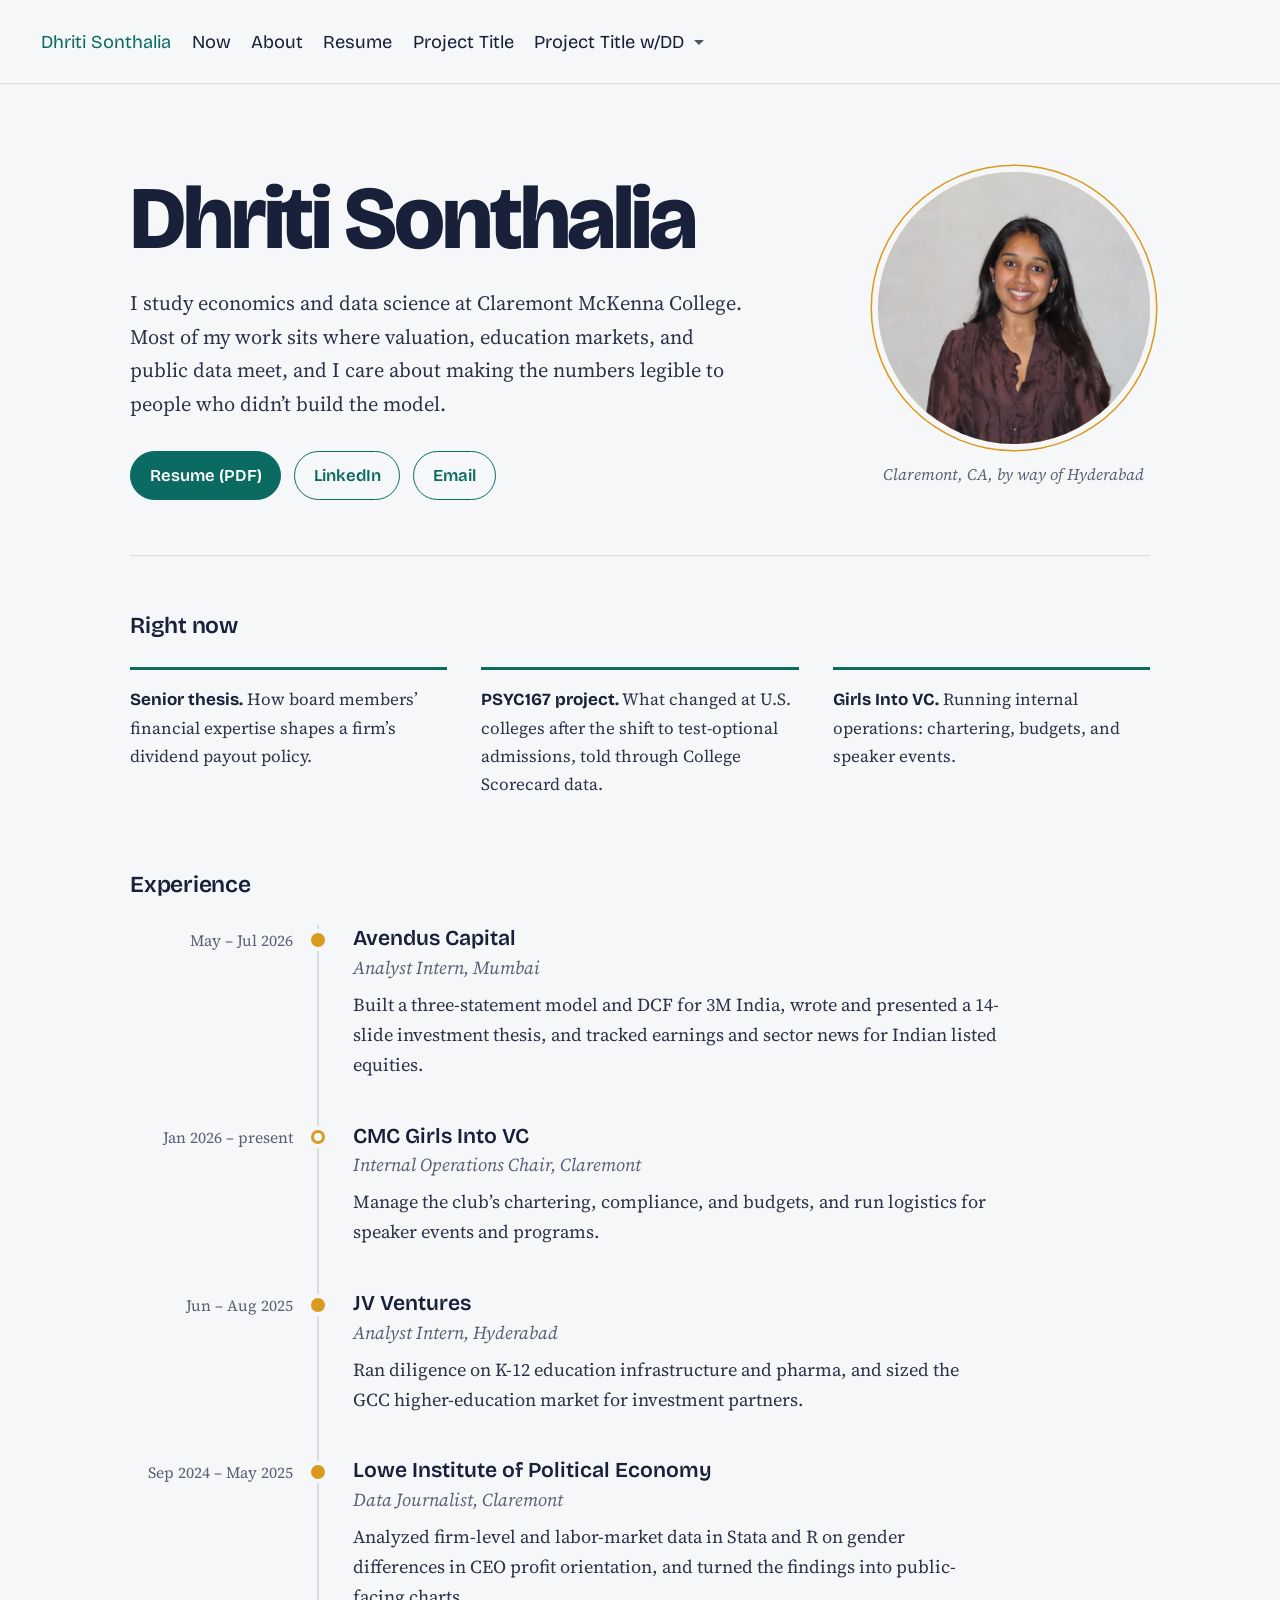
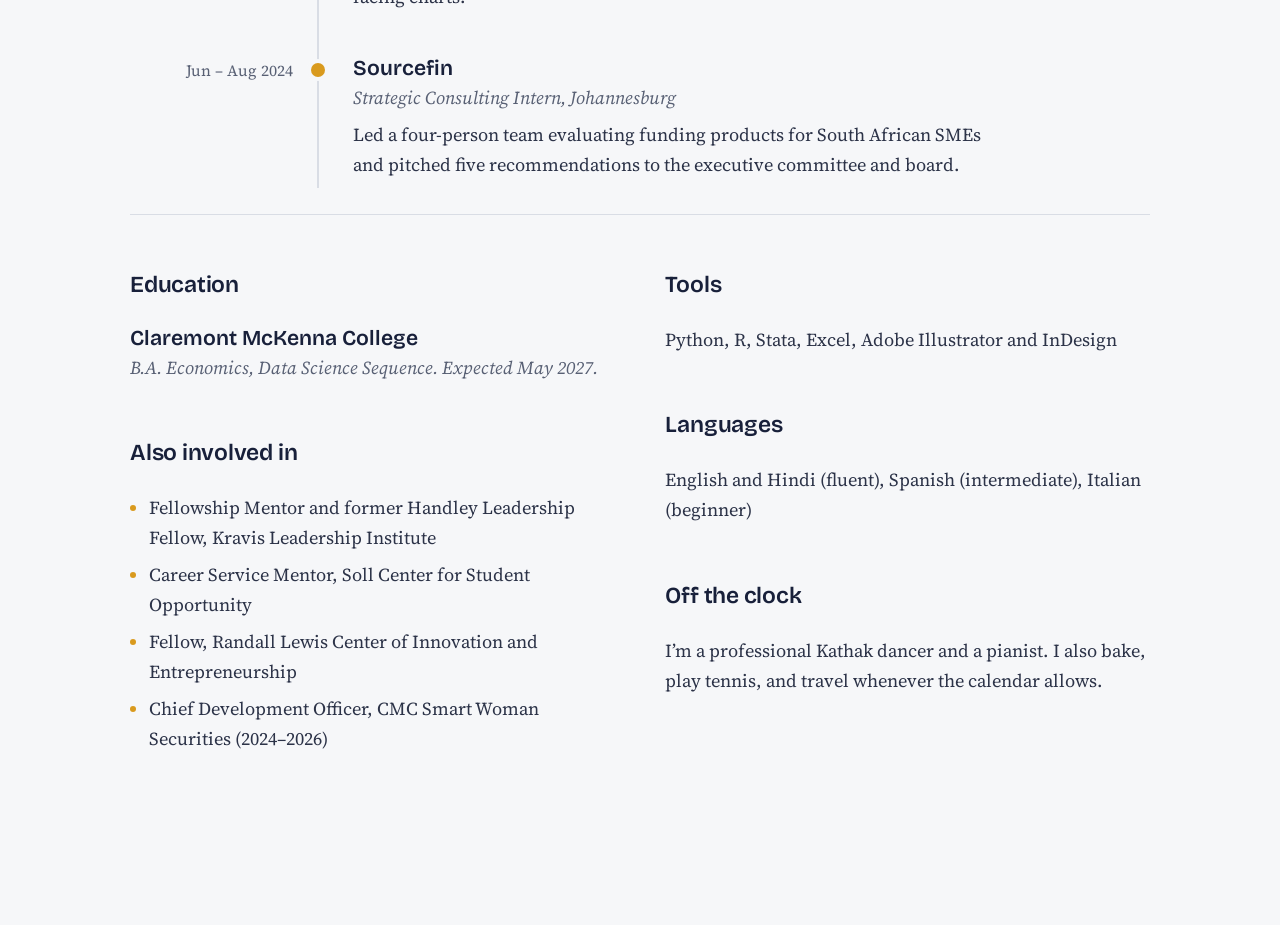
==== commit 3ce847ed: "Site-wide theme, ggplot theme, fix photo path" ====
--- a/docs/index.html
+++ b/docs/index.html
@@ -42,7 +42,7 @@
 <link href="site_libs/quarto-html/quarto-syntax-highlighting-15634bcf2e68342d4ad2dfa704d543f6.css" rel="stylesheet" id="quarto-text-highlighting-styles">
 <script src="site_libs/bootstrap/bootstrap.min.js"></script>
 <link href="site_libs/bootstrap/bootstrap-icons.css" rel="stylesheet">
-<link href="site_libs/bootstrap/bootstrap-1eef4d9d98f063e6f10a0853f97cbca5.min.css" rel="stylesheet" append-hash="true" id="quarto-bootstrap" data-mode="light">
+<link href="site_libs/bootstrap/bootstrap-566fa31a5fc7906992a6446897b86be0.min.css" rel="stylesheet" append-hash="true" id="quarto-bootstrap" data-mode="light">
 <script id="quarto-search-options" type="application/json">{
   "location": "navbar",
   "copy-button": false,
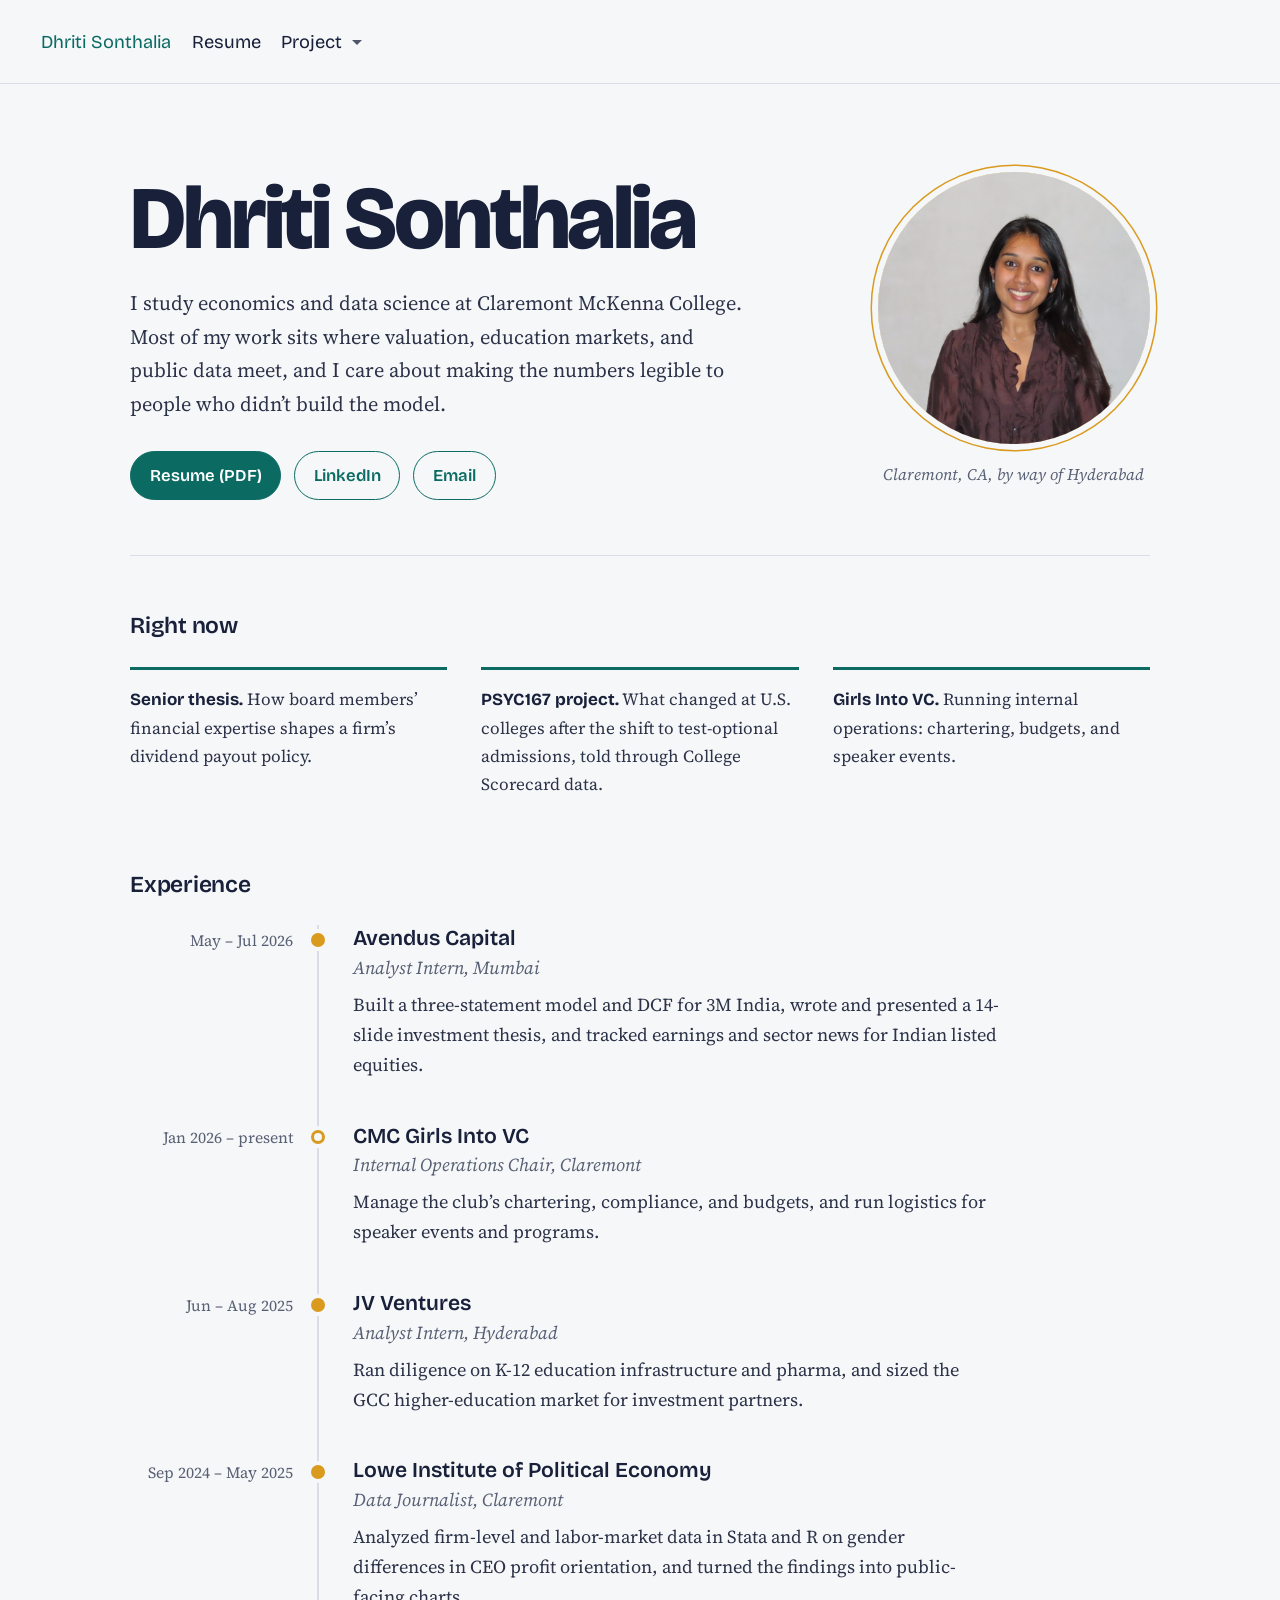
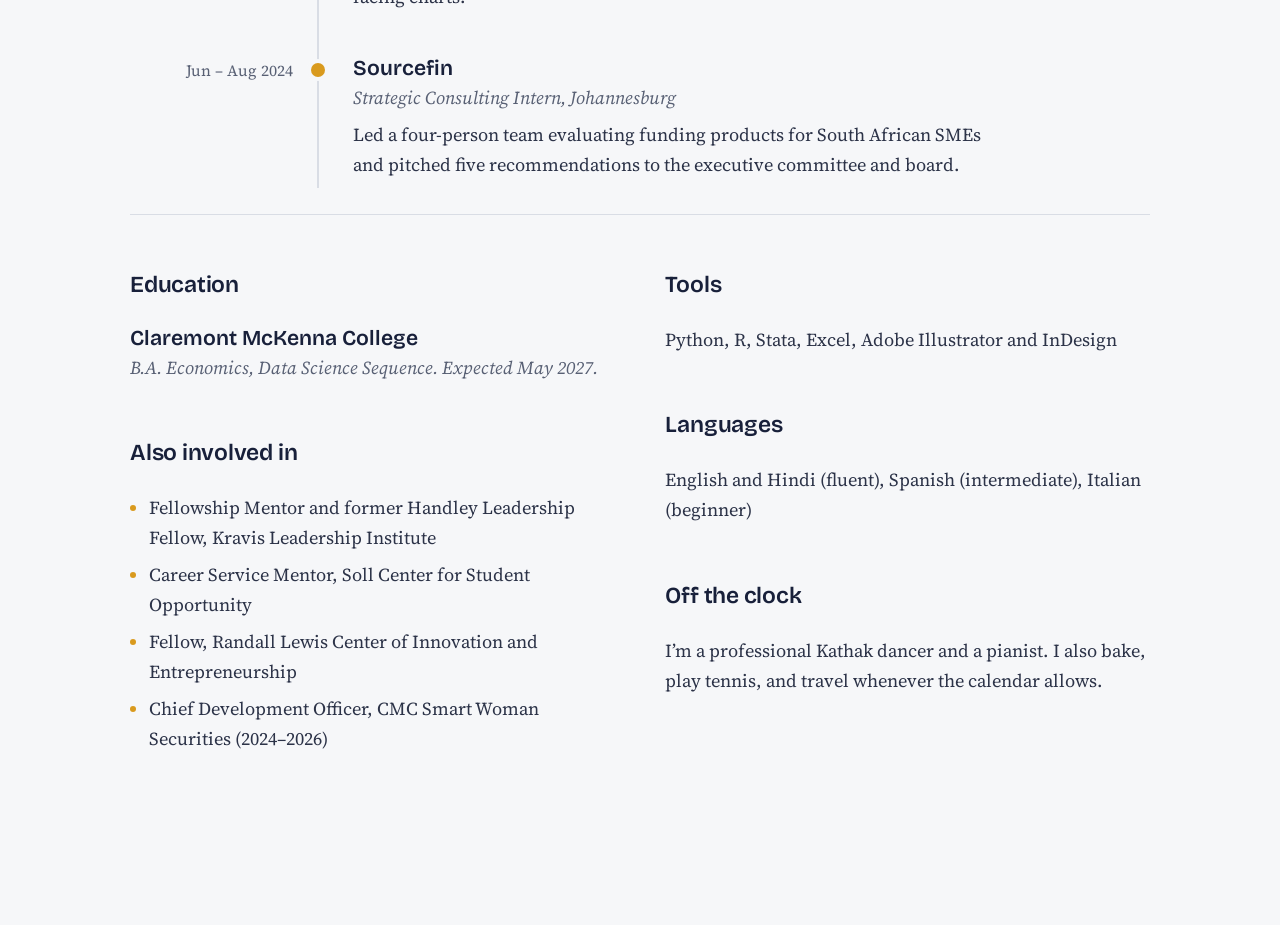
==== commit 0dab5729: "Add project introduction and text for charts 1-4" ====
--- a/docs/index.html
+++ b/docs/index.html
@@ -92,29 +92,21 @@
 <span class="menu-text">Dhriti Sonthalia</span></a>
   </li>  
   <li class="nav-item">
-    <a class="nav-link" href="./now.html"> 
-<span class="menu-text">Now</span></a>
-  </li>  
-  <li class="nav-item">
-    <a class="nav-link" href="./about.html"> 
-<span class="menu-text">About</span></a>
-  </li>  
-  <li class="nav-item">
     <a class="nav-link" href="./files/resume.pdf"> 
 <span class="menu-text">Resume</span></a>
   </li>  
-  <li class="nav-item">
-    <a class="nav-link" href="./pages/project/index.html"> 
-<span class="menu-text">Project Title</span></a>
+  <li class="nav-item dropdown ">
+    <a class="nav-link dropdown-toggle" href="#" id="nav-menu-project" role="link" data-bs-toggle="dropdown" aria-expanded="false">
+ <span class="menu-text">Project</span>
+    </a>
+    <ul class="dropdown-menu" aria-labelledby="nav-menu-project">    
+        <li>
+    <a class="dropdown-item" href="./pages/project/index.html">
+ <span class="dropdown-text">Introduction</span></a>
   </li>  
-  <li class="nav-item dropdown ">
-    <a class="nav-link dropdown-toggle" href="#" id="nav-menu-project-title-wdd" role="link" data-bs-toggle="dropdown" aria-expanded="false">
- <span class="menu-text">Project Title w/DD</span>
-    </a>
-    <ul class="dropdown-menu" aria-labelledby="nav-menu-project-title-wdd">    
         <li>
     <a class="dropdown-item" href="./pages/project/page01.html">
- <span class="dropdown-text">This is the pages/project/page01.qmd title</span></a>
+ <span class="dropdown-text">The data story</span></a>
   </li>  
     </ul>
   </li>
